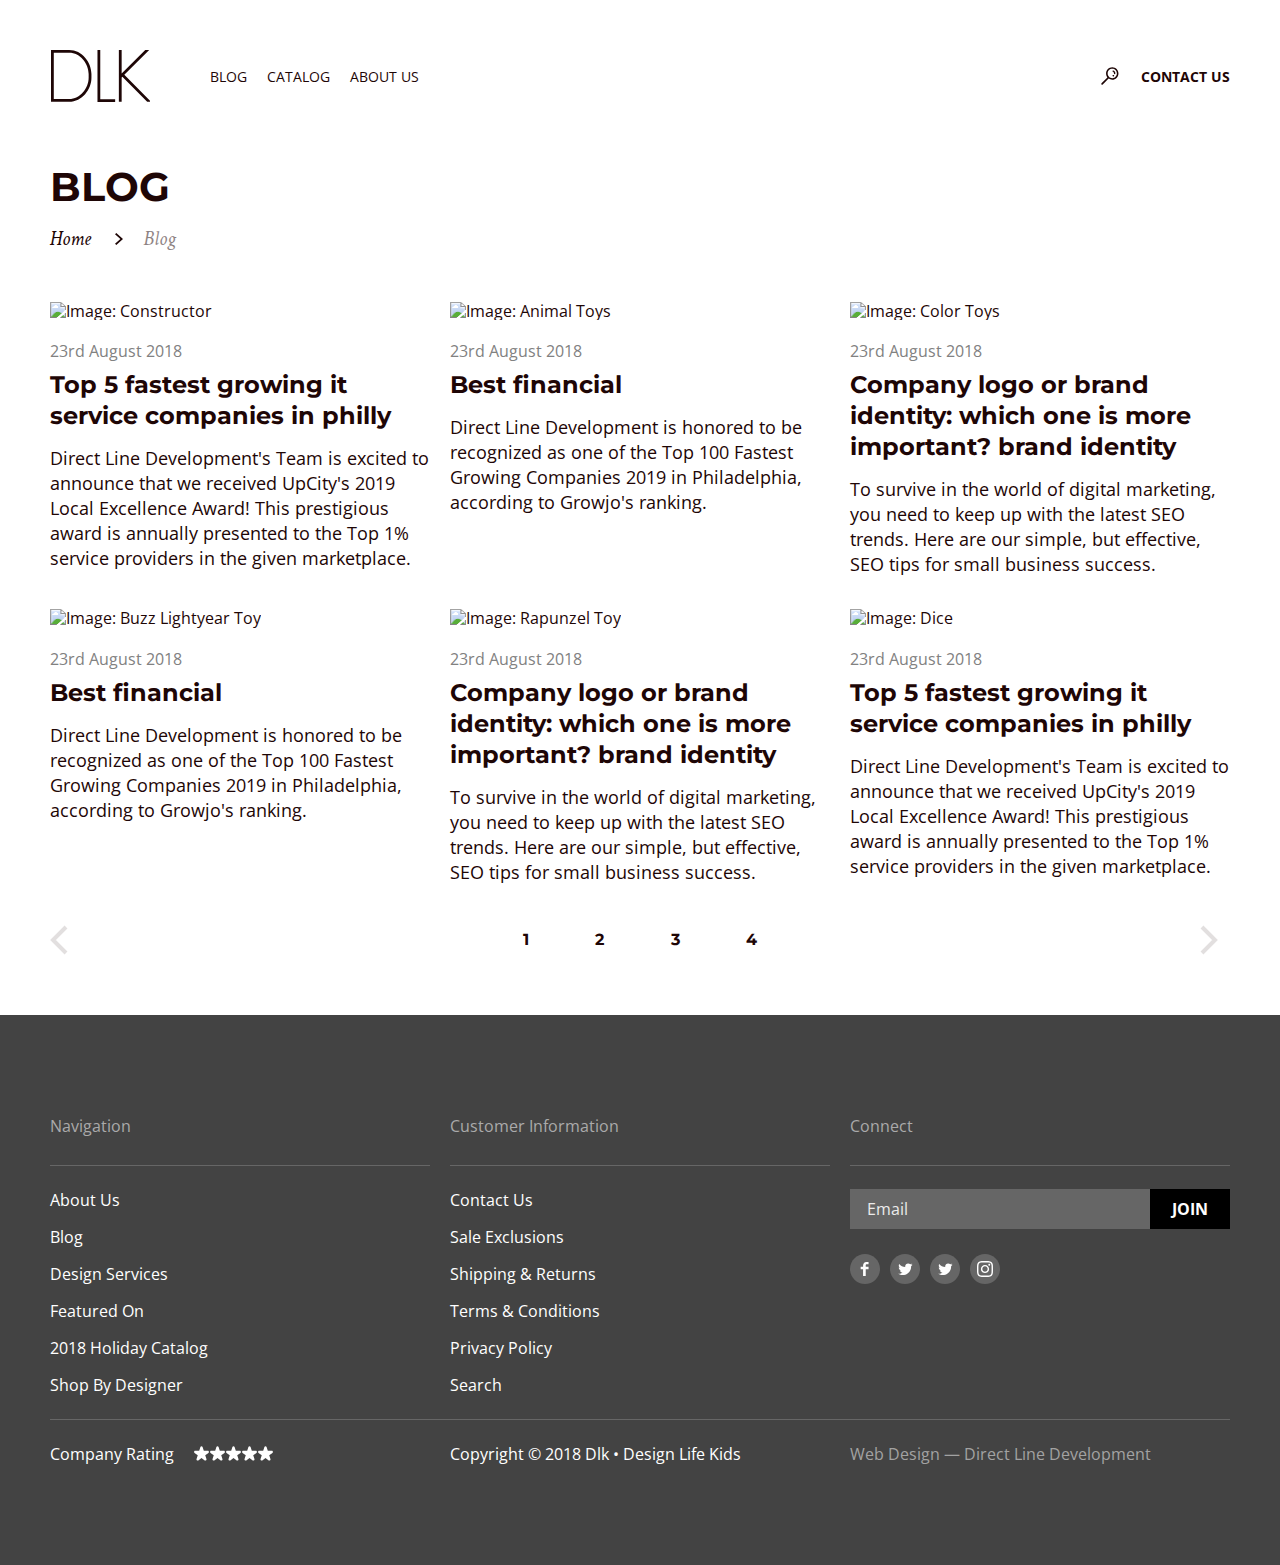
==== pages/blog.html @ 6e09ce05 "fix: checking with pixel perfect" ====
<!DOCTYPE html>
<html lang="en">
  <head>
    <meta charset="UTF-8" />
    <meta http-equiv="X-UA-Compatible" content="IE=edge" />
    <meta name="viewport" content="width=device-width, initial-scale=1.0" />
    <title>Blog</title>
    <link rel="stylesheet" href="../styles/normalize.css" />
    <link rel="stylesheet" href="../styles/common.css" />
    <link rel="stylesheet" href="../styles/blog.css" />
    <link rel="preconnect" href="https://fonts.googleapis.com" />
    <link rel="preconnect" href="https://fonts.gstatic.com" crossorigin />
    <link
      href="https://fonts.googleapis.com/css2?family=Crimson+Text:ital,wght@1,400;1,700&family=Montserrat:wght@200;600;700&family=Open+Sans:wght@400;700&family=Roboto&display=swap"
      rel="stylesheet"
    />
  </head>
  <body>
    <header class="header">
      <div class="container">
        <div class="header-wrapper">
          <div class="links-wrapper">
            <a href="../index.html" class="logo">
              <svg class="logo__image">
                <title>Icon: Logo</title>
                <use xlink:href="../static/icons/sprite.svg#logo"></use>
              </svg>
            </a>
            <nav>
              <ul class="header-nav">
                <li>
                  <a href="#" class="header-nav__link">Blog</a>
                </li>
                <li>
                  <a href="../pages/catalog.html" class="header-nav__link"
                    >Catalog</a
                  >
                </li>
                <li>
                  <a href="#" class="header-nav__link">About Us</a>
                </li>
              </ul>
            </nav>
          </div>
          <div class="search-wrapper">
            <svg class="search">
              <title>Icon: Search</title>
              <use xlink:href="../static/icons/sprite.svg#search"></use>
            </svg>
            <a href="../pages/contacts.html" class="contact">Contact Us</a>
          </div>
        </div>
      </div>
    </header>
    <main>
      <section class="section">
        <div class="container">
          <h1 class="title">Blog</h1>
          <nav class="breadcrumbs">
            <ul class="breadcrumbs-list">
              <li class="breadcrumbs-list__item">
                <a href="../index.html">Home</a>
              </li>
              <li class="breadcrumbs-list__item">
                <a href="../pages/blog.html">Blog</a>
              </li>
            </ul>
          </nav>
        </div>
      </section>
      <section class="blog">
        <div class="container">
          <ul class="blog-list">
            <li class="blog-list__item">
              <img src="../static/img/constructor.jpg" alt="Image: Constructor" class="blog-list__image">
              <span class="date">23rd August 2018</span>
              <a href="#"><h4 class="blog-list__title">Top 5 fastest growing it service companies in philly</h4></a>
              <p class="blog-list__info">Direct Line Development's Team is excited to announce that we received UpCity's 2019 Local Excellence Award! This prestigious award is annually presented to the Top 1% service providers in the given marketplace.</p>
            </li>
            <li class="blog-list__item">
              <img src="../static/img/animal_toys.jpg" alt="Image: Animal Toys" class="blog-list__image">
              <span class="date">23rd August 2018</span>
              <a href="#"><h4 class="blog-list__title">Best financial</h4></a>
              <p class="blog-list__info">Direct Line Development is honored to be recognized as one of the Top 100 Fastest Growing Companies 2019 in Philadelphia, according to Growjo's ranking.</p>
            </li>
            <li class="blog-list__item">
              <img src="../static/img/color_toys.jpg" alt="Image: Color Toys" class="blog-list__image">
              <span class="date">23rd August 2018</span>
              <a href="#"><h4 class="blog-list__title">Company logo or brand identity: which one is more important? brand identity</h4></a>
              <p class="blog-list__info">To survive in the world of digital marketing, you need to keep up with the latest SEO trends. Here are our simple, but effective, SEO tips for small business success.</p>
            </li>
            <li class="blog-list__item">
              <img src="../static/img/buzz_lightyear_toy.jpg" alt="Image: Buzz Lightyear Toy" class="blog-list__image">
              <span class="date">23rd August 2018</span>
              <a href="#"><h4 class="blog-list__title">Best financial</h4></a>
              <p class="blog-list__info">Direct Line Development is honored to be recognized as one of the Top 100 Fastest Growing Companies 2019 in Philadelphia, according to Growjo's ranking.</p>
            </li>
            <li class="blog-list__item">
              <img src="../static/img/rapunzel_toy.jpg" alt="Image: Rapunzel Toy" class="blog-list__image">
              <span class="date">23rd August 2018</span>
              <a href="#"><h4 class="blog-list__title">Company logo or brand identity: which one is more important? brand identity</h4></a>
              <p class="blog-list__info">To survive in the world of digital marketing, you need to keep up with the latest SEO trends. Here are our simple, but effective, SEO tips for small business success.</p>
            </li>
            <li class="blog-list__item">
              <img src="../static/img/dice.jpg" alt="Image: Dice" class="blog-list__image">
              <span class="date">23rd August 2018</span>
              <a href="#"><h4 class="blog-list__title">Top 5 fastest growing it service companies in philly</h4></a>
              <p class="blog-list__info">Direct Line Development's Team is excited to announce that we received UpCity's 2019 Local Excellence Award! This prestigious award is annually presented to the Top 1% service providers in the given marketplace.</p>
            </li>
          </ul>
          <nav class="nav-list">
            <button class="arrow">
              <svg class="arrow__icon">
                <title>Icon: Arrow Prev</title>
                <use xlink:href="../static/icons/sprite.svg#arrow_prev"></use>
              </svg>
            </button >
            <ol class="pagination">
              <li><a href="#" class="pagination__link">1</a></li>
              <li><a href="#" class="pagination__link">2</a></li>
              <li><a href="#" class="pagination__link">3</a></li>
              <li><a href="#" class="pagination__link">4</a></li>
            </ol>
            </button>
            <button class="arrow">
              <svg class="arrow__icon">
                <title>Icon: Arrow Next</title>
                <use xlink:href="../static/icons/sprite.svg#arrow_next"></use>
              </svg>
            </button>
          </nav>
        </div>
      </section>
    </main>
    <footer class="footer">
      <div class="container">
        <div class="footer-wrapper">
          <section class="footer-section">
            <h5 class="footer-title">Navigation</h5>
            <div class="footer-lines"></div>
            <nav>
              <ul class="footer-nav">
                <li><a href="#" class="footer-nav__link">About Us</a></li>
                <li><a href="#" class="footer-nav__link">Blog</a></li>
                <li>
                  <a href="#" class="footer-nav__link">Design Services</a>
                </li>
                <li><a href="#" class="footer-nav__link">Featured On</a></li>
                <li>
                  <a href="#" class="footer-nav__link">2018 Holiday Catalog</a>
                </li>
                <li>
                  <a href="#" class="footer-nav__link">Shop By Designer</a>
                </li>
              </ul>
            </nav>
          </section>
          <section class="footer-section">
            <h5 class="footer-title">Customer Information</h5>
            <div class="footer-lines"></div>
            <nav>
              <ul class="footer-nav">
                <li>
                  <a href="../pages/contacts.html" class="footer-nav__link"
                    >Contact Us</a
                  >
                </li>
                <li>
                  <a href="#" class="footer-nav__link">Sale Exclusions</a>
                </li>
                <li>
                  <a href="#" class="footer-nav__link">Shipping & Returns</a>
                </li>
                <li>
                  <a href="#" class="footer-nav__link">Terms & Conditions</a>
                </li>
                <li><a href="#" class="footer-nav__link">Privacy Policy</a></li>
                <li><a href="#" class="footer-nav__link">Search</a></li>
              </ul>
            </nav>
          </section>
          <section class="footer-section">
            <h5 class="footer-title">Connect</h5>
            <form action="#">
              <div class="footer-form">
                <label for="input-email-footer"></label>
                <input
                  type="email"
                  id="input-email-footer"
                  placeholder="Email"
                  class="footer-input"
                />
                <button type="submit" class="button">Join</button>
              </div>
            </form>
            <ul class="social-list">
              <li>
                <a
                  href="https://www.facebook.com/"
                  class="social-list__link"
                  target="_blank"
                >
                  <svg class="social-list__icon">
                    <title>Icon: Facebook</title>
                    <use xlink:href="../static/icons/sprite.svg#facebook"></use>
                  </svg>
                </a>
              </li>
              <li>
                <a href="https://twitter.com/" class="social-list__link" target="_blank">
                  <svg class="social-list__icon">
                    <title>Icon: Twitter</title>
                    <use xlink:href="../static/icons/sprite.svg#twitter"></use>
                  </svg>
                </a>
              </li>
              <li>
                <a href="https://pinterest.com/" class="social-list__link" target="_blank">
                  <svg class="social-list__icon">
                    <title>Icon: Pinterest</title>
                    <use xlink:href="../static/icons/sprite.svg#pinterest"></use>
                  </svg>
                </a>
              </li>
              <li>
                <a
                  href="https://www.instagram.com/"
                  class="social-list__link"
                  target="_blank"
                >
                  <svg class="social-list__icon">
                    <title>Icon: instagram</title>
                    <use xlink:href="../static/icons/sprite.svg#instagram"></use>
                  </svg>
                </a>
              </li>
            </ul>
          </section>
        </div>
        <div class="footer-bottom-wrapper">
        <fieldset class="rating">
            <legend class="rating__caption">Company Rating</legend>
            <div class="rating-group">
              <input
                type="radio"
                name="star"
                value="1"
                aria-label="Ужасно"
                class="rating__star"
                checked
              />
              <input
                type="radio"
                name="star"
                value="2"
                aria-label="Сносно"
                class="rating__star"
              />
              <input
                type="radio"
                name="star"
                value="3"
                aria-label="Нормально"
                class="rating__star"
              />
              <input
                type="radio"
                name="star"
                value="4"
                aria-label="Хорошо"
                class="rating__star"
              />
              <input
                type="radio"
                name="star"
                value="5"
                aria-label="Отлично"
                class="rating__star"
              />
            </div>
          </fieldset>
        <span class="footer-bottom"
          >Copyright © 2018 Dlk • Design Life Kids</span
        >
        <span class="footer-bottom footer-bottom--light"
          >Web Design — Direct Line Development</span
        ></div>        
      </div>
    </footer>
  </body>
</html>
---- styles/common.css ----
* {
  box-sizing: border-box;
}

body {
  font-family: "Open Sans", sans-serif;
  font-style: normal;
  font-weight: 400;
  background-color: #fff;
  color: #1e0606;
  margin: 0;
}

h1,
h2,
h3,
h4,
h5,
h6,
p {
  margin: 0;
}

ul,
ol {
  padding: 0;
  margin: 0;
}

li {
  list-style-type: none;
}

a {
  text-decoration: none;
  color: #1e0606;
}

fieldset {
  border: none;
  margin: 0;
  padding: 0;
}

.container {
  max-width: 1180px;
  margin: auto;
}

.container-column {
  display: flex;
  flex-direction: column;
}

.section {
  margin: 60px 0 50px 0;
}

.form-wrapper {
  display: flex;
  flex-direction: column;
  row-gap: 20px;
}

.form {
  width: 680px;
  background-color: #e5eaf8;
  padding: 42px 40px;
}

.form__label {
  display: inline-block;
  font-size: 14px;
  font-weight: 400;
  line-height: 19px;
  margin-bottom: 3px;
}

.form__label--roboto {
  font-family: "Roboto";
  line-height: 16px;
  margin-bottom: 6px;
}

.form__personal {
  font-weight: 400;
  font-size: 14px;
  line-height: 19px;
}

.form__input {
  background: #ffffff;
  border: 1px solid rgba(0, 0, 0, 0.2);
}

.name {
  width: 600px;
  min-height: 50px;
}
.name::placeholder {
  padding-left: 20px;
}

.phone-email {
  display: flex;
}

.phone,
.email {
  width: 290px;
  min-height: 50px;
}

.message {
  width: 600px;
  min-height: 150px;
}

.message {
  min-height: 150px;
  resize: none;
}

.personal {
  display: flex;
  align-items: center;
  column-gap: 15px;
}

.title {
  font-family: "Montserrat", sans-serif;
  font-size: 40px;
  font-weight: 700;
  line-height: 49px;
  text-transform: uppercase;
}

.subtitle {
  font-family: "Montserrat", sans-serif;
  font-size: 38px;
  font-weight: 700;
  line-height: 46px;
  text-transform: uppercase;
}

.hidden {
  display: none;
}

.italic {
  font-family: "Crimson Text", sans-serif;
  font-style: italic;
  font-size: 26px;
  font-weight: 400;
  line-height: 34px;
}

.groups {
  position: absolute;
  top: 43%;
  font-weight: 700;
  font-size: 26px;
  line-height: 32px;
  text-transform: uppercase;
  color: #ffffff;
  text-shadow: 0px 0px 40px rgba(147, 3, 3, 0.25);
  width: 100%;
  text-align: center;
}

.info {
  font-size: 16px;
  font-weight: 400;
  line-height: 22px;
}

.button {
  font-size: 16px;
  font-weight: 700;
  line-height: 22px;
  text-align: center;
  text-transform: uppercase;
  color: #ffffff;
  background: #000;
  border: none;
  max-width: max-content;
  padding: 9px 22px;
  cursor: pointer;
}

.button--disable {
  background: #c1c1c1;
  cursor: default;
}

.button:hover {
  background: #c29974;
}

.button--disable:hover {
  background: #c1c1c1;
}

.button-link {
  display: block;
  max-width: max-content;
}

.header {
  margin: 50px 0 40px 0;
}

.header--big {
  margin-bottom: 129px;
}

.header-wrapper {
  display: flex;
  align-items: center;
  justify-content: space-between;
}

.links-wrapper {
  display: flex;
  align-items: center;
}

.logo {
  display: block;
  width: 100px;
  height: 52px;
  margin-right: 60px;
}

.logo__image {
  width: inherit;
  height: inherit;
}

.header-nav {
  display: flex;
  align-items: center;
  column-gap: 20px;
}

.header-nav__link,
.contact {
  font-size: 14px;
  line-height: 19px;
  text-transform: uppercase;
}

.search-wrapper {
  display: flex;
  align-items: center;
  column-gap: 20px;
}

.search {
  width: 24px;
  height: 24px;
}

.contact {
  font-weight: 700;
}

.breadcrumbs {
  margin-top: 15px;
  margin-bottom: 50px;
}

.breadcrumbs-list {
  display: flex;
}

.breadcrumbs-list__item {
  font-family: "Crimson Text", sans-serif;
  font-style: italic;
  font-size: 20px;
  font-weight: 400;
  line-height: 26px;
  margin-right: 20px;
}

.breadcrumbs-list__item:nth-last-child(1) {
  opacity: 0.5;
}

.breadcrumbs-list__item:not(:last-child)::after {
  content: url("../static/icons/small_arrow.svg");
  margin-left: 20px;
}

.nav-list {
  display: flex;
  justify-content: space-between;
  align-items: center;
}

.pagination {
  display: flex;
  justify-content: space-between;
  width: 234px;
}

.pagination__link {
  font-family: "Montserrat", sans-serif;
  font-weight: 700;
  font-size: 16px;
  line-height: 20px;
  text-transform: uppercase;
}

.arrow {
  width: 30px;
  height: 30px;
  padding: 0;
  background: transparent;
  border: none;
  cursor: pointer;
}

.arrow__icon {
  width: inherit;
  height: inherit;
  opacity: 0.12;
}

.footer {
  background-color: #434343;
  padding: 100px 0;
}

.footer-wrapper {
  display: flex;
  justify-content: space-between;
  margin-bottom: 23px;
}

.footer-title {
  font-size: 16px;
  font-weight: 400;
  line-height: 22px;
  color: #aaaaaa;
  margin-bottom: 23px;
  border-bottom: 1px solid #666666;
  padding-bottom: 28px;
}

.footer-section {
  width: 380px;
}

.footer-nav {
  display: flex;
  flex-direction: column;
  row-gap: 15px;
}

.footer-nav__link,
.footer-bottom,
.rating {
  font-size: 16px;
  font-weight: 400;
  line-height: 22px;
  color: #ffffff;
}

.footer-form {
  display: flex;
}

.footer-input {
  width: 300px;
  min-height: 40px;
  background: #666666;
  border: none;
  box-shadow: none;
}

.footer-input::placeholder {
  font-size: 16px;
  font-weight: 400;
  line-height: 22px;
  color: #ebebeb;
  padding-left: 15px;
}

.social-list {
  display: flex;
  align-items: center;
  column-gap: 10px;
  margin-top: 25px;
}

.social-list__link {
  display: block;
  width: 30px;
  height: 30px;
}

.social-list__icon {
  width: inherit;
  height: inherit;
}

.footer-bottom-wrapper {
  display: flex;
  align-items: center;
  justify-content: space-between;
  border-top: 1px solid #666666;
  padding-top: 23px;
}

.rating {
  display: flex;
  align-items: center;
  column-gap: 20px;
}

.rating:focus-within {
  color: #c29974;
}

.rating-group {
  position: relative;
  width: 5em;
  height: 1em;
  background-image: url("../static/icons/star.svg");
  background-size: 1em auto;
  background-repeat: repeat-x;
}

.rating__star {
  position: absolute;
  top: 0;
  left: 0;
  width: 1em;
  height: 1em;
  appearance: none;
  background-size: 1em auto;
  background-repeat: repeat-x;
  font-size: inherit;
  cursor: pointer;
  margin: 0;
}

.rating__star:checked {
  background-image: url("../static/icons/star-click.svg");
}

.rating__star:nth-of-type(1) {
  z-index: 5;
  width: 1em;
}

.rating__star:nth-of-type(2) {
  z-index: 4;
  width: 2em;
}

.rating__star:nth-of-type(3) {
  z-index: 3;
  width: 3em;
}

.rating__star:nth-of-type(4) {
  z-index: 2;
  width: 4em;
}

.rating__star:nth-of-type(5) {
  z-index: 1;
  width: 5em;
}

.rating__caption {
  float: left;
}

.rating,
.footer-bottom {
  width: 380px;
}

.footer-bottom--light {
  color: #a2a2a2;
}
---- styles/blog.css ----
.blog {
  margin-bottom: 60px;
}

.blog-list {
  display: flex;
  justify-content: space-between;
  flex-wrap: wrap;
  row-gap: 32px;
  margin-bottom: 40px;
}

.blog-list__item {
  max-width: 380px;
}

.blog-list__image {
  width: 380px;
  height: 220px;
  margin-bottom: 20px;
}

.date {
  display: block;
  font-weight: 400;
  font-size: 16px;
  line-height: 22px;
  color: #818181;
  margin-bottom: 7px;
}

.blog-list__title {
  font-family: "Montserrat", sans-serif;
  font-weight: 700;
  font-size: 24px;
  line-height: 31px;
  margin-bottom: 15px;
}

.blog-list__title:hover,
.blog-list__title:active {
  text-decoration: underline;
}

.blog-list__info {
  font-weight: 400;
  font-size: 18px;
  line-height: 25px;
}
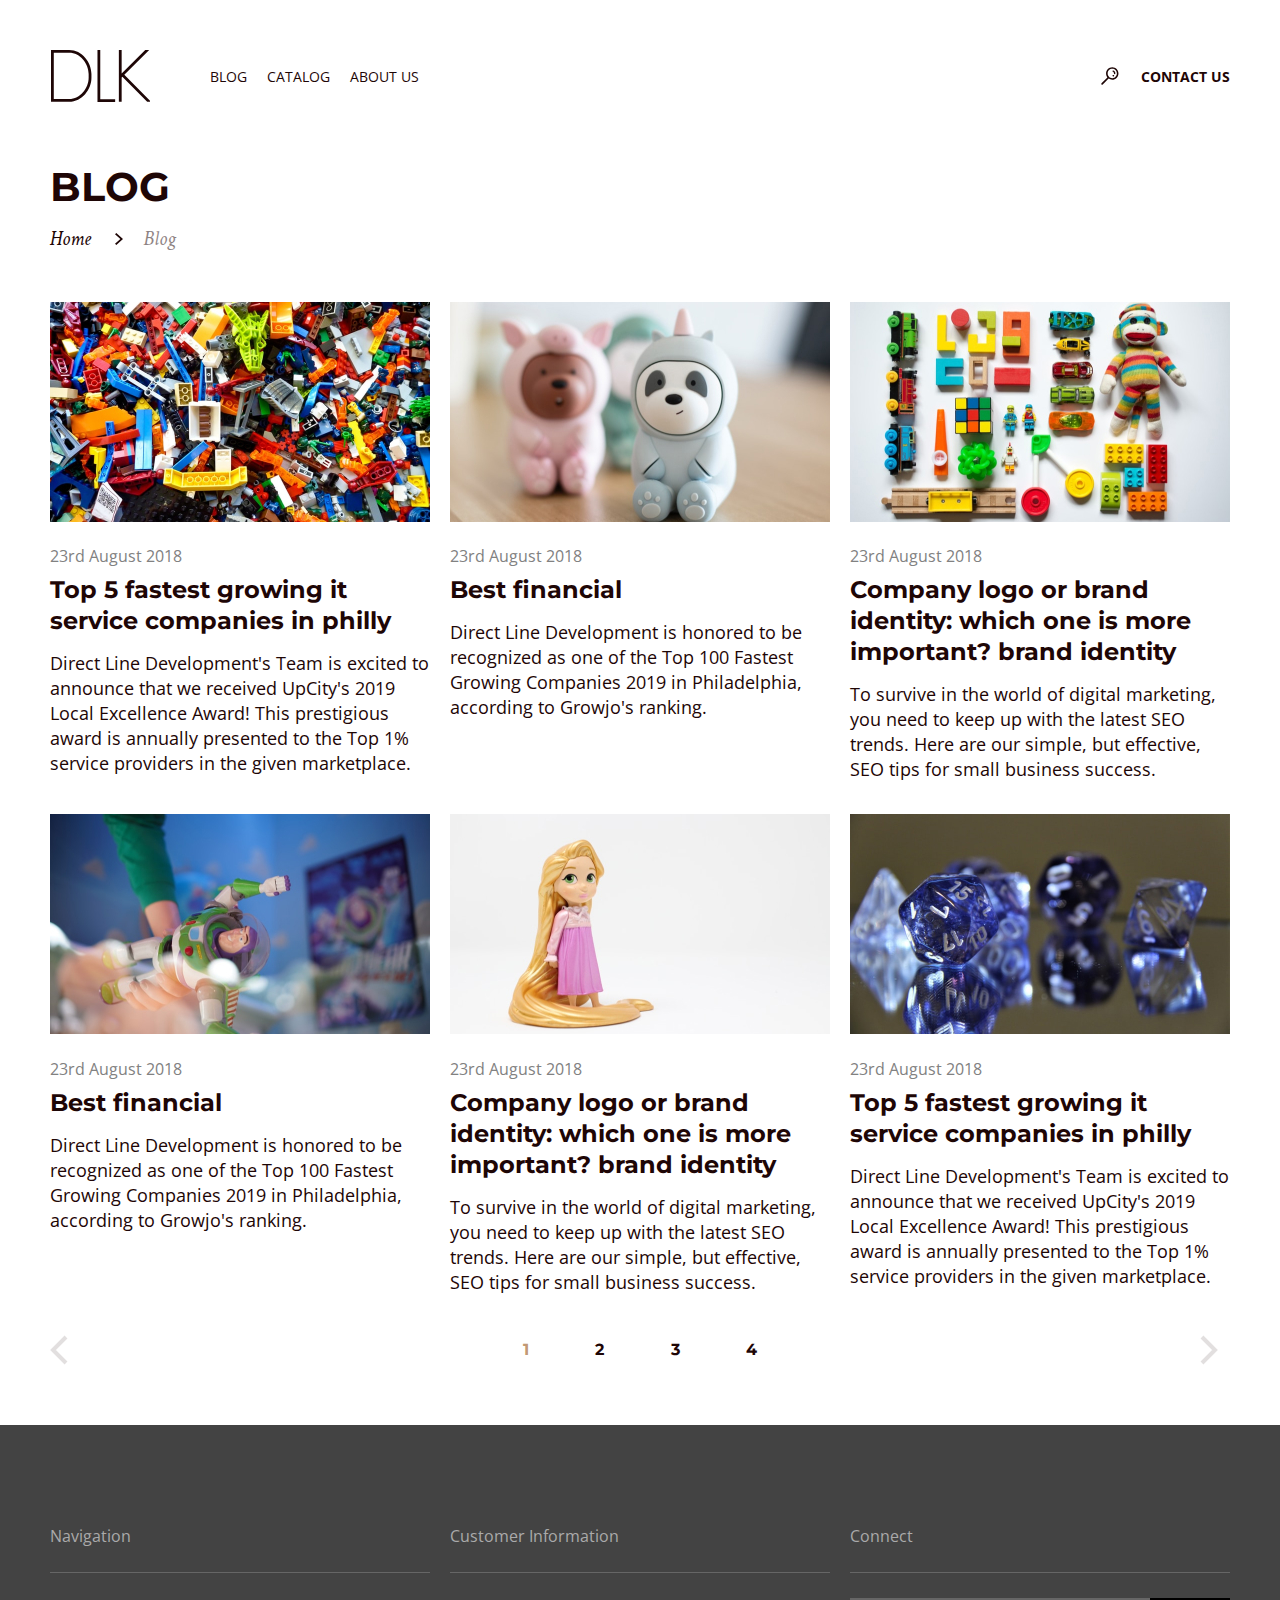
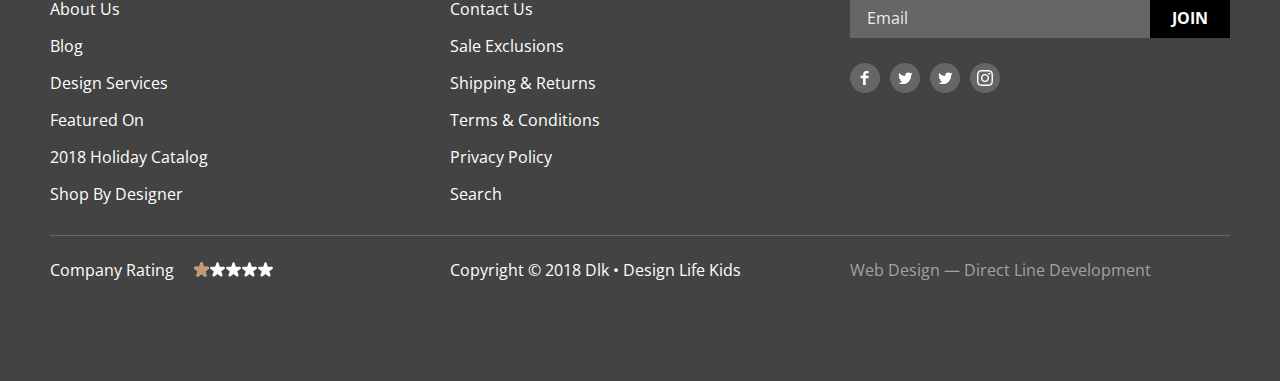
==== commit 476cdac3: "fix: changed structure in blog.html" ====
--- a/pages/blog.html
+++ b/pages/blog.html
@@ -53,7 +53,7 @@
       </div>
     </header>
     <main>
-      <section class="section">
+      <section class="blog">
         <div class="container">
           <h1 class="title">Blog</h1>
           <nav class="breadcrumbs">
@@ -66,46 +66,110 @@
               </li>
             </ul>
           </nav>
-        </div>
-      </section>
-      <section class="blog">
-        <div class="container">
           <ul class="blog-list">
             <li class="blog-list__item">
-              <img src="../static/img/constructor.jpg" alt="Image: Constructor" class="blog-list__image">
-              <span class="date">23rd August 2018</span>
-              <a href="#"><h4 class="blog-list__title">Top 5 fastest growing it service companies in philly</h4></a>
-              <p class="blog-list__info">Direct Line Development's Team is excited to announce that we received UpCity's 2019 Local Excellence Award! This prestigious award is annually presented to the Top 1% service providers in the given marketplace.</p>
-            </li>
-            <li class="blog-list__item">
-              <img src="../static/img/animal_toys.jpg" alt="Image: Animal Toys" class="blog-list__image">
+              <img
+                src="../static/img/constructor.jpg"
+                alt="Image: Constructor"
+                class="blog-list__image"
+              />
+              <span class="date">23rd August 2018</span>
+              <a href="#"
+                ><h4 class="blog-list__title">
+                  Top 5 fastest growing it service companies in philly
+                </h4></a
+              >
+              <p class="blog-list__info">
+                Direct Line Development's Team is excited to announce that we
+                received UpCity's 2019 Local Excellence Award! This prestigious
+                award is annually presented to the Top 1% service providers in
+                the given marketplace.
+              </p>
+            </li>
+            <li class="blog-list__item">
+              <img
+                src="../static/img/animal_toys.jpg"
+                alt="Image: Animal Toys"
+                class="blog-list__image"
+              />
               <span class="date">23rd August 2018</span>
               <a href="#"><h4 class="blog-list__title">Best financial</h4></a>
-              <p class="blog-list__info">Direct Line Development is honored to be recognized as one of the Top 100 Fastest Growing Companies 2019 in Philadelphia, according to Growjo's ranking.</p>
-            </li>
-            <li class="blog-list__item">
-              <img src="../static/img/color_toys.jpg" alt="Image: Color Toys" class="blog-list__image">
-              <span class="date">23rd August 2018</span>
-              <a href="#"><h4 class="blog-list__title">Company logo or brand identity: which one is more important? brand identity</h4></a>
-              <p class="blog-list__info">To survive in the world of digital marketing, you need to keep up with the latest SEO trends. Here are our simple, but effective, SEO tips for small business success.</p>
-            </li>
-            <li class="blog-list__item">
-              <img src="../static/img/buzz_lightyear_toy.jpg" alt="Image: Buzz Lightyear Toy" class="blog-list__image">
+              <p class="blog-list__info">
+                Direct Line Development is honored to be recognized as one of
+                the Top 100 Fastest Growing Companies 2019 in Philadelphia,
+                according to Growjo's ranking.
+              </p>
+            </li>
+            <li class="blog-list__item">
+              <img
+                src="../static/img/color_toys.jpg"
+                alt="Image: Color Toys"
+                class="blog-list__image"
+              />
+              <span class="date">23rd August 2018</span>
+              <a href="#"
+                ><h4 class="blog-list__title">
+                  Company logo or brand identity: which one is more important?
+                  brand identity
+                </h4></a
+              >
+              <p class="blog-list__info">
+                To survive in the world of digital marketing, you need to keep
+                up with the latest SEO trends. Here are our simple, but
+                effective, SEO tips for small business success.
+              </p>
+            </li>
+            <li class="blog-list__item">
+              <img
+                src="../static/img/buzz_lightyear_toy.jpg"
+                alt="Image: Buzz Lightyear Toy"
+                class="blog-list__image"
+              />
               <span class="date">23rd August 2018</span>
               <a href="#"><h4 class="blog-list__title">Best financial</h4></a>
-              <p class="blog-list__info">Direct Line Development is honored to be recognized as one of the Top 100 Fastest Growing Companies 2019 in Philadelphia, according to Growjo's ranking.</p>
-            </li>
-            <li class="blog-list__item">
-              <img src="../static/img/rapunzel_toy.jpg" alt="Image: Rapunzel Toy" class="blog-list__image">
-              <span class="date">23rd August 2018</span>
-              <a href="#"><h4 class="blog-list__title">Company logo or brand identity: which one is more important? brand identity</h4></a>
-              <p class="blog-list__info">To survive in the world of digital marketing, you need to keep up with the latest SEO trends. Here are our simple, but effective, SEO tips for small business success.</p>
-            </li>
-            <li class="blog-list__item">
-              <img src="../static/img/dice.jpg" alt="Image: Dice" class="blog-list__image">
-              <span class="date">23rd August 2018</span>
-              <a href="#"><h4 class="blog-list__title">Top 5 fastest growing it service companies in philly</h4></a>
-              <p class="blog-list__info">Direct Line Development's Team is excited to announce that we received UpCity's 2019 Local Excellence Award! This prestigious award is annually presented to the Top 1% service providers in the given marketplace.</p>
+              <p class="blog-list__info">
+                Direct Line Development is honored to be recognized as one of
+                the Top 100 Fastest Growing Companies 2019 in Philadelphia,
+                according to Growjo's ranking.
+              </p>
+            </li>
+            <li class="blog-list__item">
+              <img
+                src="../static/img/rapunzel_toy.jpg"
+                alt="Image: Rapunzel Toy"
+                class="blog-list__image"
+              />
+              <span class="date">23rd August 2018</span>
+              <a href="#"
+                ><h4 class="blog-list__title">
+                  Company logo or brand identity: which one is more important?
+                  brand identity
+                </h4></a
+              >
+              <p class="blog-list__info">
+                To survive in the world of digital marketing, you need to keep
+                up with the latest SEO trends. Here are our simple, but
+                effective, SEO tips for small business success.
+              </p>
+            </li>
+            <li class="blog-list__item">
+              <img
+                src="../static/img/dice.jpg"
+                alt="Image: Dice"
+                class="blog-list__image"
+              />
+              <span class="date">23rd August 2018</span>
+              <a href="#"
+                ><h4 class="blog-list__title">
+                  Top 5 fastest growing it service companies in philly
+                </h4></a
+              >
+              <p class="blog-list__info">
+                Direct Line Development's Team is excited to announce that we
+                received UpCity's 2019 Local Excellence Award! This prestigious
+                award is annually presented to the Top 1% service providers in
+                the given marketplace.
+              </p>
             </li>
           </ul>
           <nav class="nav-list">
@@ -114,14 +178,17 @@
                 <title>Icon: Arrow Prev</title>
                 <use xlink:href="../static/icons/sprite.svg#arrow_prev"></use>
               </svg>
-            </button >
+            </button>
             <ol class="pagination">
-              <li><a href="#" class="pagination__link">1</a></li>
+              <li>
+                <a href="#" class="pagination__link pagination__link--active"
+                  >1</a
+                >
+              </li>
               <li><a href="#" class="pagination__link">2</a></li>
               <li><a href="#" class="pagination__link">3</a></li>
               <li><a href="#" class="pagination__link">4</a></li>
             </ol>
-            </button>
             <button class="arrow">
               <svg class="arrow__icon">
                 <title>Icon: Arrow Next</title>
@@ -207,7 +274,11 @@
                 </a>
               </li>
               <li>
-                <a href="https://twitter.com/" class="social-list__link" target="_blank">
+                <a
+                  href="https://twitter.com/"
+                  class="social-list__link"
+                  target="_blank"
+                >
                   <svg class="social-list__icon">
                     <title>Icon: Twitter</title>
                     <use xlink:href="../static/icons/sprite.svg#twitter"></use>
@@ -215,10 +286,16 @@
                 </a>
               </li>
               <li>
-                <a href="https://pinterest.com/" class="social-list__link" target="_blank">
+                <a
+                  href="https://pinterest.com/"
+                  class="social-list__link"
+                  target="_blank"
+                >
                   <svg class="social-list__icon">
                     <title>Icon: Pinterest</title>
-                    <use xlink:href="../static/icons/sprite.svg#pinterest"></use>
+                    <use
+                      xlink:href="../static/icons/sprite.svg#pinterest"
+                    ></use>
                   </svg>
                 </a>
               </li>
@@ -230,7 +307,9 @@
                 >
                   <svg class="social-list__icon">
                     <title>Icon: instagram</title>
-                    <use xlink:href="../static/icons/sprite.svg#instagram"></use>
+                    <use
+                      xlink:href="../static/icons/sprite.svg#instagram"
+                    ></use>
                   </svg>
                 </a>
               </li>
@@ -238,7 +317,7 @@
           </section>
         </div>
         <div class="footer-bottom-wrapper">
-        <fieldset class="rating">
+          <fieldset class="rating">
             <legend class="rating__caption">Company Rating</legend>
             <div class="rating-group">
               <input
@@ -279,12 +358,13 @@
               />
             </div>
           </fieldset>
-        <span class="footer-bottom"
-          >Copyright © 2018 Dlk • Design Life Kids</span
-        >
-        <span class="footer-bottom footer-bottom--light"
-          >Web Design — Direct Line Development</span
-        ></div>        
+          <span class="footer-bottom"
+            >Copyright © 2018 Dlk • Design Life Kids</span
+          >
+          <span class="footer-bottom footer-bottom--light"
+            >Web Design — Direct Line Development</span
+          >
+        </div>
       </div>
     </footer>
   </body>
--- a/styles/common.css
+++ b/styles/common.css
@@ -48,12 +48,9 @@
 }
 
 .container-column {
+  position: relative;
   display: flex;
   flex-direction: column;
-}
-
-.section {
-  margin: 60px 0 50px 0;
 }
 
 .form-wrapper {
@@ -124,7 +121,58 @@
 .personal {
   display: flex;
   align-items: center;
-  column-gap: 15px;
+}
+
+.checkbox {
+  position: absolute;
+  z-index: -1;
+  opacity: 0;
+}
+
+.checkbox + label {
+  display: inline-flex;
+  align-items: center;
+  user-select: none;
+}
+
+.checkbox + label::before {
+  content: "";
+  display: inline-block;
+  width: 19px;
+  height: 19px;
+  background-image: url("../static/icons/checkbox_off.svg");
+  margin-right: 15px;
+  cursor: pointer;
+}
+
+.checkbox:checked + label::before {
+  background-image: url("../static/icons/checkbox_on.svg");
+}
+
+.radio {
+  position: absolute;
+  z-index: -1;
+  opacity: 0;
+}
+
+.radio + label {
+  display: inline-flex;
+  align-items: center;
+  user-select: none;
+}
+
+.radio + label::before {
+  content: "";
+  display: inline-block;
+  width: 20px;
+  height: 20px;
+  background-image: url("../static/icons/radio_off.svg");
+  margin-right: 10px;
+  cursor: pointer;
+}
+
+.radio:checked + label::before {
+  background-image: url("../static/icons/radio_on.svg");
 }
 
 .title {
@@ -157,14 +205,15 @@
 
 .groups {
   position: absolute;
-  top: 43%;
+  top: 50%;
+  left: 50%;
+  transform: translate(-50%, -50%);
   font-weight: 700;
   font-size: 26px;
   line-height: 32px;
   text-transform: uppercase;
   color: #ffffff;
   text-shadow: 0px 0px 40px rgba(147, 3, 3, 0.25);
-  width: 100%;
   text-align: center;
 }
 
@@ -188,16 +237,11 @@
   cursor: pointer;
 }
 
-.button--disable {
-  background: #c1c1c1;
-  cursor: default;
-}
-
 .button:hover {
   background: #c29974;
 }
 
-.button--disable:hover {
+.button:disabled {
   background: #c1c1c1;
 }
 
@@ -208,10 +252,6 @@
 
 .header {
   margin: 50px 0 40px 0;
-}
-
-.header--big {
-  margin-bottom: 129px;
 }
 
 .header-wrapper {
@@ -259,10 +299,18 @@
 .search {
   width: 24px;
   height: 24px;
+  cursor: pointer;
 }
 
 .contact {
   font-weight: 700;
+}
+
+.logo:hover,
+.header-nav__link:hover,
+.search:hover,
+.contact:hover {
+  opacity: 0.5;
 }
 
 .breadcrumbs {
@@ -310,6 +358,14 @@
   font-size: 16px;
   line-height: 20px;
   text-transform: uppercase;
+}
+
+.pagination__link:hover {
+  color: #aaaaaa;
+}
+
+.pagination__link--active {
+  color: #c29974;
 }
 
 .arrow {
@@ -335,7 +391,7 @@
 .footer-wrapper {
   display: flex;
   justify-content: space-between;
-  margin-bottom: 23px;
+  margin-bottom: 30px;
 }
 
 .footer-title {
@@ -343,9 +399,9 @@
   font-weight: 400;
   line-height: 22px;
   color: #aaaaaa;
-  margin-bottom: 23px;
+  margin-bottom: 25px;
   border-bottom: 1px solid #666666;
-  padding-bottom: 28px;
+  padding-bottom: 25px;
 }
 
 .footer-section {
--- a/styles/blog.css
+++ b/styles/blog.css
@@ -1,5 +1,5 @@
 .blog {
-  margin-bottom: 60px;
+  margin: 60px 0 60px 0;
 }
 
 .blog-list {
@@ -7,7 +7,7 @@
   justify-content: space-between;
   flex-wrap: wrap;
   row-gap: 32px;
-  margin-bottom: 40px;
+  margin: 50px 0 40px 0;
 }
 
 .blog-list__item {
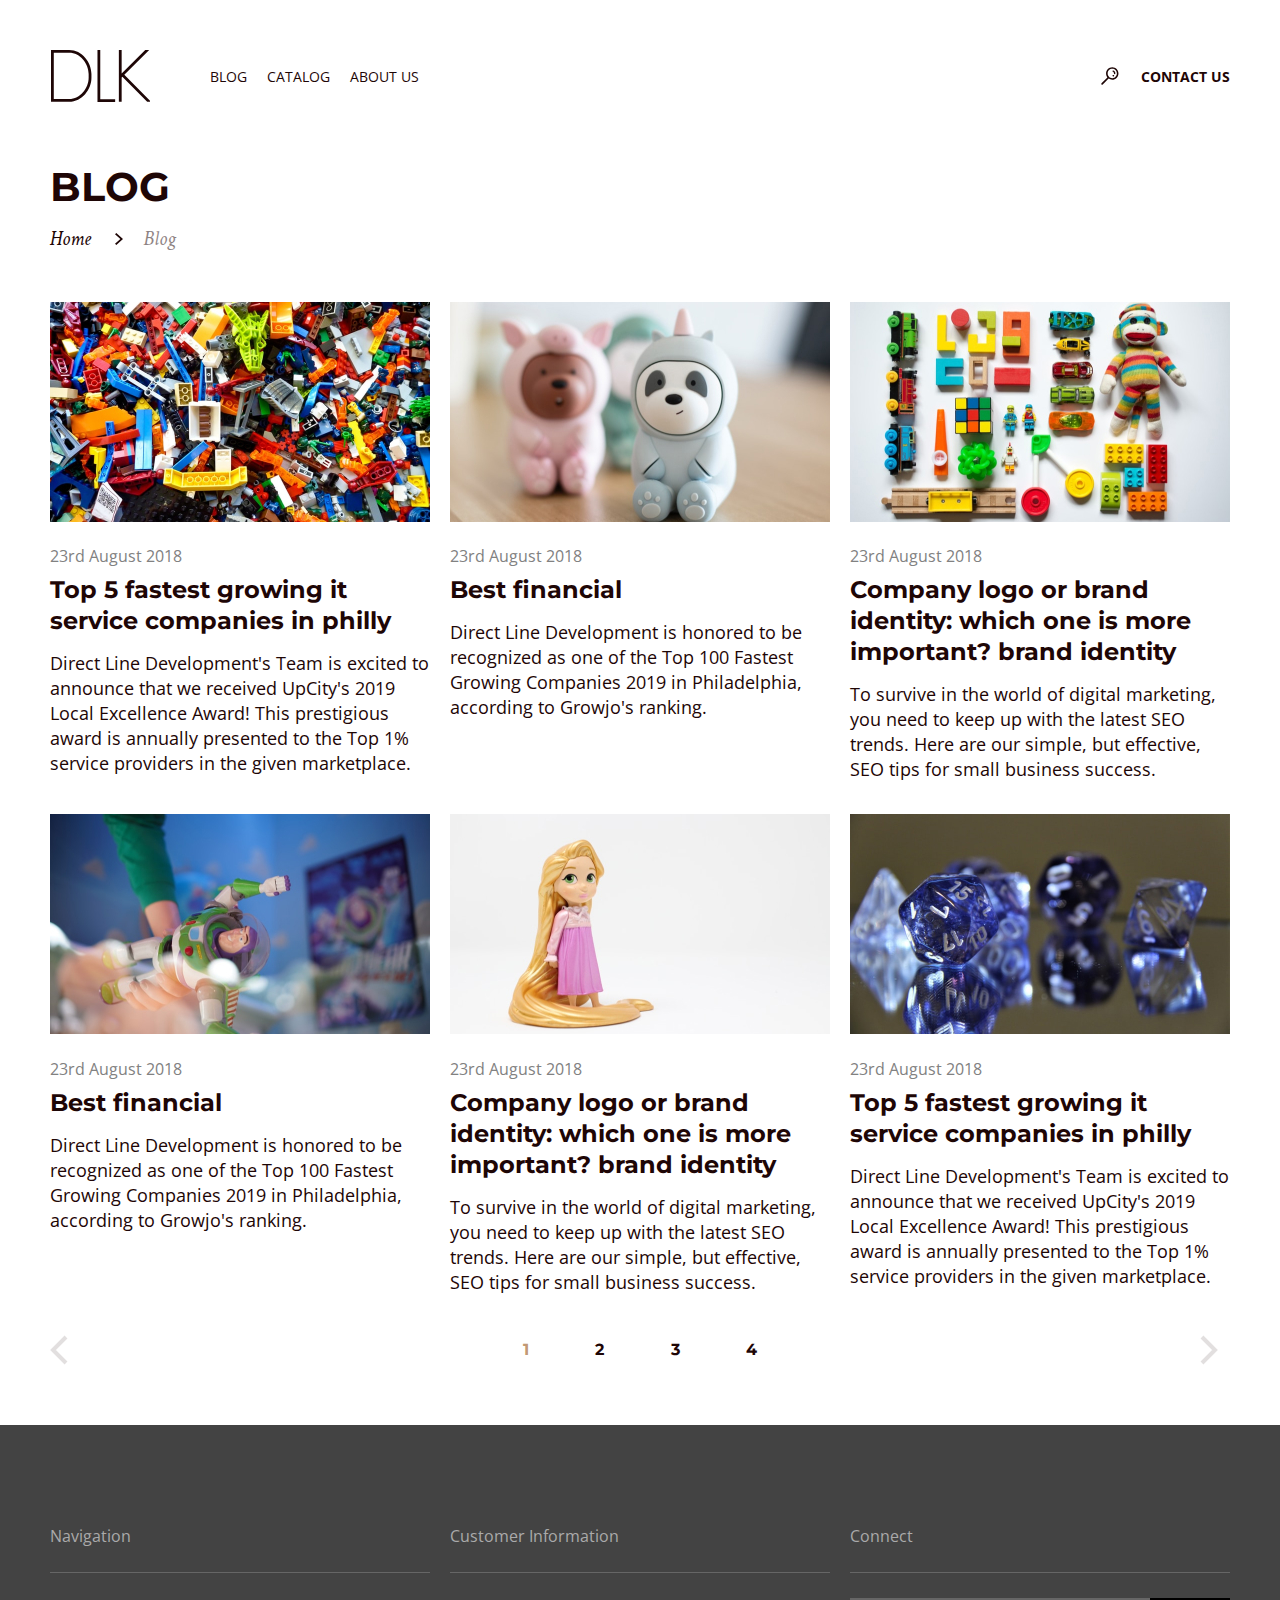
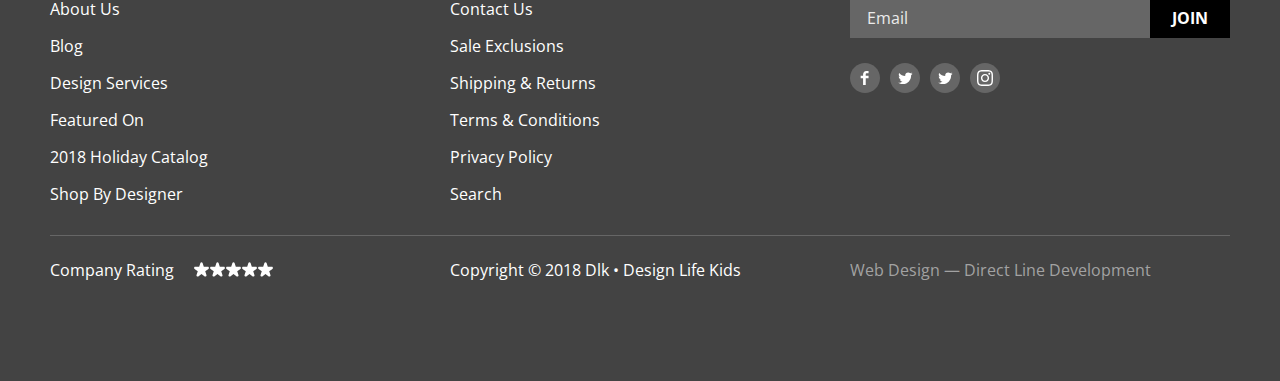
==== commit a91a9821: "added min.css for pages" ====
--- a/pages/blog.html
+++ b/pages/blog.html
@@ -6,8 +6,8 @@
     <meta name="viewport" content="width=device-width, initial-scale=1.0" />
     <title>Blog</title>
     <link rel="stylesheet" href="../styles/normalize.css" />
-    <link rel="stylesheet" href="../styles/common.css" />
-    <link rel="stylesheet" href="../styles/blog.css" />
+    <link rel="stylesheet" href="../styles/common.min.css" />
+    <link rel="stylesheet" href="../styles/blog.min.css" />
     <link rel="preconnect" href="https://fonts.googleapis.com" />
     <link rel="preconnect" href="https://fonts.gstatic.com" crossorigin />
     <link
@@ -29,7 +29,7 @@
             <nav>
               <ul class="header-nav">
                 <li>
-                  <a href="#" class="header-nav__link">Blog</a>
+                  <a href="../pages/blog.html" class="header-nav__link">Blog</a>
                 </li>
                 <li>
                   <a href="../pages/catalog.html" class="header-nav__link"
@@ -326,7 +326,6 @@
                 value="1"
                 aria-label="Ужасно"
                 class="rating__star"
-                checked
               />
               <input
                 type="radio"
@@ -361,11 +360,12 @@
           <span class="footer-bottom"
             >Copyright © 2018 Dlk • Design Life Kids</span
           >
-          <span class="footer-bottom footer-bottom--light"
-            >Web Design — Direct Line Development</span
+          <a href="#" class="footer-bottom footer-bottom--light"
+            >Web Design — Direct Line Development</a
           >
         </div>
       </div>
     </footer>
+    <script src="../js/common.js"></script>
   </body>
 </html>
--- a/styles/common.min.css
+++ b/styles/common.min.css
@@ -0,0 +1 @@
+*{box-sizing:border-box}body{font-family:"Open Sans",Arial,sans-serif;font-style:normal;font-weight:400;background-color:#fff;color:#1e0606;margin:0}h1,h2,h3,h4,h5,h6,p{margin:0}ul,ol{padding:0;margin:0}li{list-style-type:none}a{text-decoration:none;color:#1e0606}fieldset{border:none;margin:0;padding:0}.container{max-width:1180px;margin:auto}.container-column{position:relative;display:flex;flex-direction:column}.form-wrapper{display:flex;flex-direction:column;row-gap:20px}.form{width:680px;background-color:#e5eaf8;padding:42px 40px}.form__label{display:inline-block;font-size:14px;font-weight:400;line-height:19px;margin-bottom:3px}.form__label--roboto{font-family:"Roboto",Arial,sans-serif;line-height:16px;margin-bottom:6px}.form__personal{font-weight:400;font-size:14px;line-height:19px}.form__input{background:#fff;border:1px solid rgba(0,0,0,0.2);outline:none}.form__input:hover,.form__input:focus{border-color:rgba(194,153,116,0.7)}.name{width:600px;min-height:50px}.name::placeholder{padding-left:20px}.phone-email{display:flex}.phone,.email{width:290px;min-height:50px}.message{width:600px;min-height:150px;min-height:150px;resize:none}.personal{display:flex;align-items:center}.checkbox{position:absolute;z-index:-1;opacity:0}.checkbox + label{display:inline-flex;align-items:center;user-select:none}.checkbox + label::before{content:"";display:inline-block;width:19px;height:19px;background-image:url(../static/icons/checkbox_off.svg);margin-right:15px;cursor:pointer}.checkbox:checked + label::before{background-image:url(../static/icons/checkbox_on.svg)}.radio{position:absolute;z-index:-1;opacity:0}.radio + label{display:inline-flex;align-items:center;user-select:none}.radio + label::before{content:"";display:inline-block;width:20px;height:20px;background-image:url(../static/icons/radio_off.svg);margin-right:10px;cursor:pointer}.radio:checked + label::before{background-image:url(../static/icons/radio_on.svg)}.title{font-family:"Montserrat",Arial,sans-serif;font-size:40px;font-weight:700;line-height:49px;text-transform:uppercase}.subtitle{font-family:"Montserrat",Arial,sans-serif;font-size:38px;font-weight:700;line-height:46px;text-transform:uppercase}.subtitle--up{margin-top:-25px}.hidden{display:none}.italic{font-family:"Crimson Text",Arial,sans-serif;font-style:italic;font-size:26px;font-weight:400;line-height:34px}.groups{position:absolute;top:50%;left:50%;transform:translate(-50%,-50%);font-weight:700;font-size:26px;line-height:32px;text-transform:uppercase;color:#fff;text-shadow:0 0 40px rgba(147,3,3,0.25);text-align:center}.groups:hover{text-decoration:underline}.info{font-size:16px;font-weight:400;line-height:22px}.button{font-size:16px;font-weight:700;line-height:22px;text-align:center;text-transform:uppercase;color:#fff;background:#000;border:none;max-width:max-content;padding:9px 22px;cursor:pointer}.button:hover{background:#c29974}.button:active{background:#cfaf91}.button:disabled{background:#c1c1c1}.button-link{display:block;max-width:max-content}.header{margin:50px 0 40px}.header-wrapper{display:flex;align-items:center;justify-content:space-between}.links-wrapper{display:flex;align-items:center}.logo{display:block;width:100px;height:52px;margin-right:60px}.logo__image{width:inherit;height:inherit}.header-nav{display:flex;align-items:center;column-gap:20px}.header-nav__link,.contact{font-size:14px;line-height:19px;text-transform:uppercase}.search-wrapper{display:flex;align-items:center;column-gap:20px}.search{width:24px;height:24px;cursor:pointer}.contact{font-weight:700}.logo:hover,.header-nav__link:hover,.search:hover,.contact:hover{opacity:.5}.breadcrumbs{margin-top:15px;margin-bottom:50px}.breadcrumbs-list{display:flex}.breadcrumbs-list__item{font-family:"Crimson Text",Arial,sans-serif;font-style:italic;font-size:20px;font-weight:400;line-height:26px;margin-right:20px}.breadcrumbs-list__item:nth-last-child(1){opacity:.5}.breadcrumbs-list__item:not(:last-child)::after{content:url("../static/icons/small_arrow.svg");margin-left:20px}.nav-list{display:flex;justify-content:space-between;align-items:center}.pagination{display:flex;justify-content:space-between;width:234px}.pagination__link{font-family:"Montserrat",Arial,sans-serif;font-weight:700;font-size:16px;line-height:20px;text-transform:uppercase}.pagination__link:hover{color:#aaa}.pagination__link--active{color:#c29974}.dart{fill:#1e0606}.arrow{width:30px;height:30px;padding:0;background:transparent;border:none;cursor:pointer}.arrow__icon{width:inherit;height:inherit;stroke:#1e0606;opacity:.12}.arrow__icon:hover{stroke:#c29974;opacity:1}.arrow__icon:active{stroke:#c29974;opacity:.7}.footer{background-color:#434343;padding:100px 0}.footer-wrapper{display:flex;justify-content:space-between;margin-bottom:30px}.footer-title{font-size:16px;font-weight:400;line-height:22px;color:#aaa;margin-bottom:25px;border-bottom:1px solid #666;padding-bottom:25px}.footer-section{width:380px}.footer-nav{display:flex;flex-direction:column;row-gap:15px}.footer-nav__link,.footer-bottom,.rating{font-size:16px;font-weight:400;line-height:22px;color:#fff}.footer-nav__link:hover,.social-list__icon:hover{opacity:.5}.footer-nav__link:active,.social-list__icon:active{opacity:.2}.footer-form{display:flex}.footer-input{width:300px;min-height:40px;background:#666;border:none;box-shadow:none;outline:none}.footer-input:hover,.footer-input:focus{border:1px solid #fffdfd}.footer-input::placeholder{font-size:16px;font-weight:400;line-height:22px;color:#ebebeb;padding-left:15px}.social-list{display:flex;align-items:center;column-gap:10px;margin-top:25px}.social-list__link{display:block;width:30px;height:30px}.social-list__icon{width:inherit;height:inherit}.footer-bottom-wrapper{display:flex;align-items:center;justify-content:space-between;border-top:1px solid #666;padding-top:23px}.rating{display:flex;align-items:center;column-gap:20px}.rating:focus-within{color:#c29974}.rating-group{position:relative;width:5em;height:1em;background-image:url(../static/icons/star.svg);background-size:1em auto;background-repeat:repeat-x}.rating__caption{float:left}.rating__caption--hovered{color:#c29974}.rating__star{position:absolute;top:0;left:0;width:1em;height:1em;appearance:none;background-size:1em auto;background-repeat:repeat-x;font-size:inherit;cursor:pointer;margin:0}.rating__star:checked{background-image:url(../static/icons/star_click.svg)}.rating__star:hover{background-image:url(../static/icons/star_hover.svg)}.rating__star:hover ~ .rating__star{background-image:url(../static/icons/star.svg)}.rating__star:nth-of-type(1){z-index:5;width:1em}.rating__star:nth-of-type(2){z-index:4;width:2em}.rating__star:nth-of-type(3){z-index:3;width:3em}.rating__star:nth-of-type(4){z-index:2;width:4em}.rating__star:nth-of-type(5){z-index:1;width:5em}.rating,.footer-bottom{width:380px}.footer-bottom--light{color:#a2a2a2}.footer-bottom--light:hover,.footer-bottom--light:active{color:#fff;text-decoration:underline}--- a/styles/blog.min.css
+++ b/styles/blog.min.css
@@ -0,0 +1,42 @@
+.blog {
+  margin: 60px 0;
+}
+.blog-list {
+  display: flex;
+  justify-content: space-between;
+  flex-wrap: wrap;
+  row-gap: 32px;
+  margin: 50px 0 40px;
+}
+.blog-list__item {
+  max-width: 380px;
+}
+.blog-list__image {
+  width: 380px;
+  height: 220px;
+  margin-bottom: 20px;
+}
+.date {
+  display: block;
+  font-weight: 400;
+  font-size: 16px;
+  line-height: 22px;
+  color: #818181;
+  margin-bottom: 7px;
+}
+.blog-list__title {
+  font-family: "Montserrat", Arial, sans-serif;
+  font-weight: 700;
+  font-size: 24px;
+  line-height: 31px;
+  margin-bottom: 15px;
+}
+.blog-list__title:hover,
+.blog-list__title:active {
+  text-decoration: underline;
+}
+.blog-list__info {
+  font-weight: 400;
+  font-size: 18px;
+  line-height: 25px;
+}
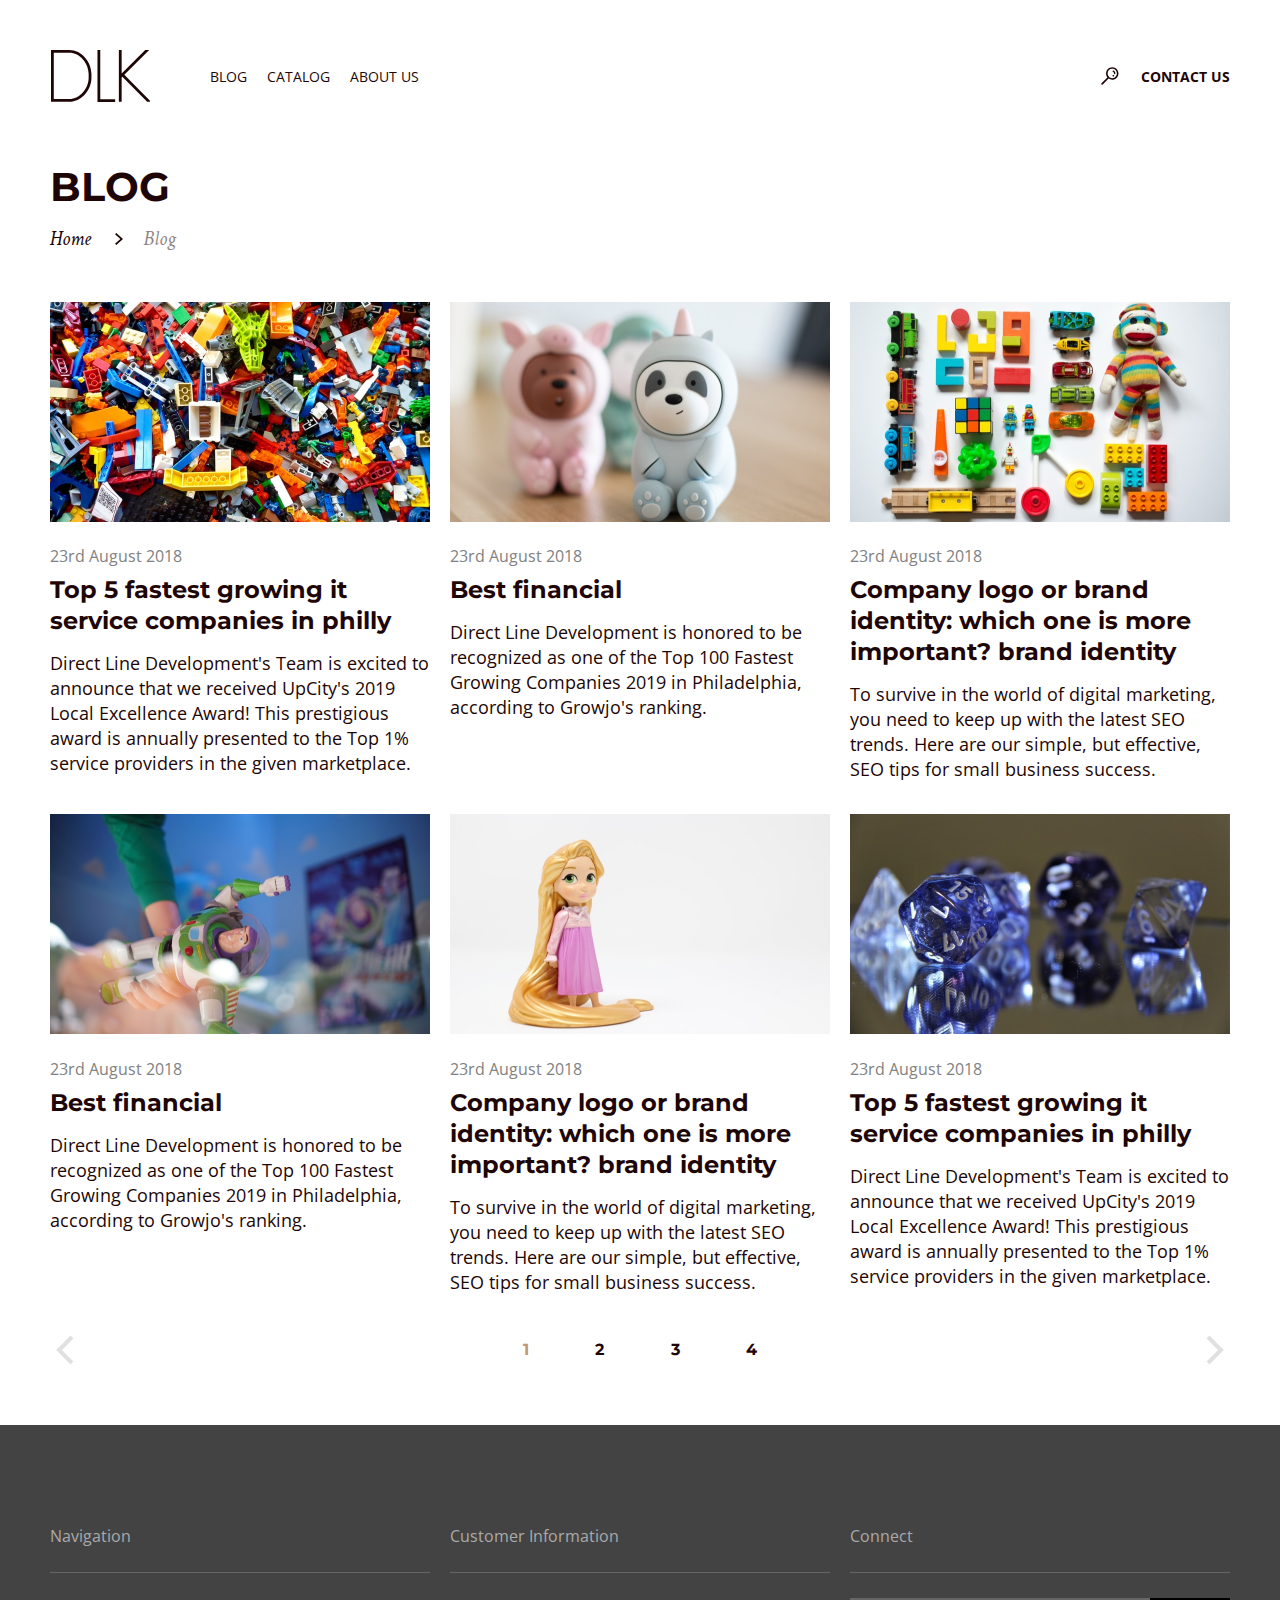
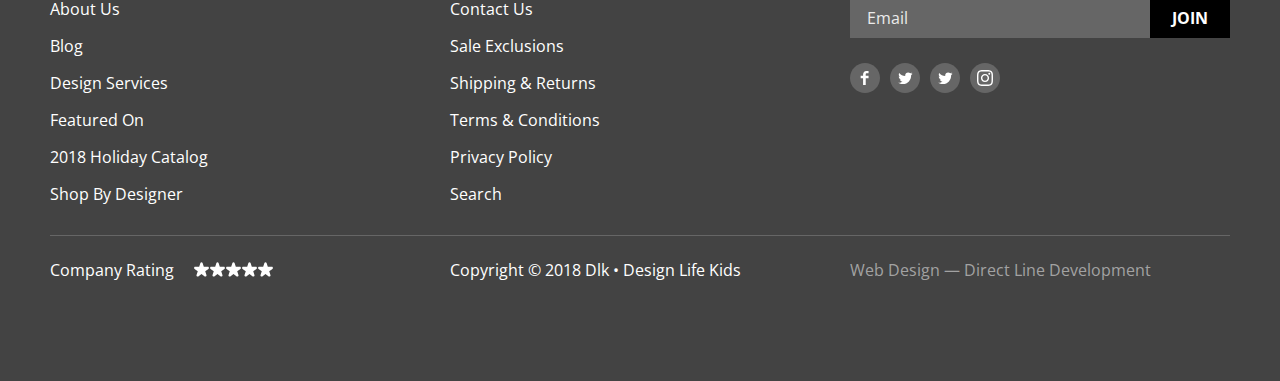
==== commit a1d51563: "added sizes for images" ====
--- a/pages/blog.html
+++ b/pages/blog.html
@@ -21,7 +21,7 @@
         <div class="header-wrapper">
           <div class="links-wrapper">
             <a href="../index.html" class="logo">
-              <svg class="logo__image">
+              <svg class="logo__image" width="100" height="52">
                 <title>Icon: Logo</title>
                 <use xlink:href="../static/icons/sprite.svg#logo"></use>
               </svg>
@@ -43,7 +43,7 @@
             </nav>
           </div>
           <div class="search-wrapper">
-            <svg class="search">
+            <svg class="search" width="24" height="24">
               <title>Icon: Search</title>
               <use xlink:href="../static/icons/sprite.svg#search"></use>
             </svg>
@@ -72,6 +72,8 @@
                 src="../static/img/constructor.jpg"
                 alt="Image: Constructor"
                 class="blog-list__image"
+                width="380"
+                height="220"
               />
               <span class="date">23rd August 2018</span>
               <a href="#"
@@ -91,6 +93,8 @@
                 src="../static/img/animal_toys.jpg"
                 alt="Image: Animal Toys"
                 class="blog-list__image"
+                width="380"
+                height="220"
               />
               <span class="date">23rd August 2018</span>
               <a href="#"><h4 class="blog-list__title">Best financial</h4></a>
@@ -105,6 +109,8 @@
                 src="../static/img/color_toys.jpg"
                 alt="Image: Color Toys"
                 class="blog-list__image"
+                width="380"
+                height="220"
               />
               <span class="date">23rd August 2018</span>
               <a href="#"
@@ -124,6 +130,8 @@
                 src="../static/img/buzz_lightyear_toy.jpg"
                 alt="Image: Buzz Lightyear Toy"
                 class="blog-list__image"
+                width="380"
+                height="220"
               />
               <span class="date">23rd August 2018</span>
               <a href="#"><h4 class="blog-list__title">Best financial</h4></a>
@@ -138,6 +146,8 @@
                 src="../static/img/rapunzel_toy.jpg"
                 alt="Image: Rapunzel Toy"
                 class="blog-list__image"
+                width="380"
+                height="220"
               />
               <span class="date">23rd August 2018</span>
               <a href="#"
@@ -157,6 +167,8 @@
                 src="../static/img/dice.jpg"
                 alt="Image: Dice"
                 class="blog-list__image"
+                width="380"
+                height="220"
               />
               <span class="date">23rd August 2018</span>
               <a href="#"
@@ -174,7 +186,7 @@
           </ul>
           <nav class="nav-list">
             <button class="arrow">
-              <svg class="arrow__icon">
+              <svg class="arrow__icon" width="18" height="30">
                 <title>Icon: Arrow Prev</title>
                 <use xlink:href="../static/icons/sprite.svg#arrow_prev"></use>
               </svg>
@@ -190,7 +202,7 @@
               <li><a href="#" class="pagination__link">4</a></li>
             </ol>
             <button class="arrow">
-              <svg class="arrow__icon">
+              <svg class="arrow__icon" width="18" height="30">
                 <title>Icon: Arrow Next</title>
                 <use xlink:href="../static/icons/sprite.svg#arrow_next"></use>
               </svg>
@@ -267,7 +279,7 @@
                   class="social-list__link"
                   target="_blank"
                 >
-                  <svg class="social-list__icon">
+                  <svg class="social-list__icon" width="30" height="30">
                     <title>Icon: Facebook</title>
                     <use xlink:href="../static/icons/sprite.svg#facebook"></use>
                   </svg>
@@ -279,7 +291,7 @@
                   class="social-list__link"
                   target="_blank"
                 >
-                  <svg class="social-list__icon">
+                  <svg class="social-list__icon" width="30" height="30">
                     <title>Icon: Twitter</title>
                     <use xlink:href="../static/icons/sprite.svg#twitter"></use>
                   </svg>
@@ -291,7 +303,7 @@
                   class="social-list__link"
                   target="_blank"
                 >
-                  <svg class="social-list__icon">
+                  <svg class="social-list__icon" width="30" height="30">
                     <title>Icon: Pinterest</title>
                     <use
                       xlink:href="../static/icons/sprite.svg#pinterest"
@@ -305,7 +317,7 @@
                   class="social-list__link"
                   target="_blank"
                 >
-                  <svg class="social-list__icon">
+                  <svg class="social-list__icon" width="30" height="30">
                     <title>Icon: instagram</title>
                     <use
                       xlink:href="../static/icons/sprite.svg#instagram"
@@ -366,6 +378,6 @@
         </div>
       </div>
     </footer>
-    <script src="../js/common.js"></script>
+    <script src="../js/common.min.js"></script>
   </body>
 </html>
--- a/styles/common.min.css
+++ b/styles/common.min.css
@@ -1 +1,509 @@
-*{box-sizing:border-box}body{font-family:"Open Sans",Arial,sans-serif;font-style:normal;font-weight:400;background-color:#fff;color:#1e0606;margin:0}h1,h2,h3,h4,h5,h6,p{margin:0}ul,ol{padding:0;margin:0}li{list-style-type:none}a{text-decoration:none;color:#1e0606}fieldset{border:none;margin:0;padding:0}.container{max-width:1180px;margin:auto}.container-column{position:relative;display:flex;flex-direction:column}.form-wrapper{display:flex;flex-direction:column;row-gap:20px}.form{width:680px;background-color:#e5eaf8;padding:42px 40px}.form__label{display:inline-block;font-size:14px;font-weight:400;line-height:19px;margin-bottom:3px}.form__label--roboto{font-family:"Roboto",Arial,sans-serif;line-height:16px;margin-bottom:6px}.form__personal{font-weight:400;font-size:14px;line-height:19px}.form__input{background:#fff;border:1px solid rgba(0,0,0,0.2);outline:none}.form__input:hover,.form__input:focus{border-color:rgba(194,153,116,0.7)}.name{width:600px;min-height:50px}.name::placeholder{padding-left:20px}.phone-email{display:flex}.phone,.email{width:290px;min-height:50px}.message{width:600px;min-height:150px;min-height:150px;resize:none}.personal{display:flex;align-items:center}.checkbox{position:absolute;z-index:-1;opacity:0}.checkbox + label{display:inline-flex;align-items:center;user-select:none}.checkbox + label::before{content:"";display:inline-block;width:19px;height:19px;background-image:url(../static/icons/checkbox_off.svg);margin-right:15px;cursor:pointer}.checkbox:checked + label::before{background-image:url(../static/icons/checkbox_on.svg)}.radio{position:absolute;z-index:-1;opacity:0}.radio + label{display:inline-flex;align-items:center;user-select:none}.radio + label::before{content:"";display:inline-block;width:20px;height:20px;background-image:url(../static/icons/radio_off.svg);margin-right:10px;cursor:pointer}.radio:checked + label::before{background-image:url(../static/icons/radio_on.svg)}.title{font-family:"Montserrat",Arial,sans-serif;font-size:40px;font-weight:700;line-height:49px;text-transform:uppercase}.subtitle{font-family:"Montserrat",Arial,sans-serif;font-size:38px;font-weight:700;line-height:46px;text-transform:uppercase}.subtitle--up{margin-top:-25px}.hidden{display:none}.italic{font-family:"Crimson Text",Arial,sans-serif;font-style:italic;font-size:26px;font-weight:400;line-height:34px}.groups{position:absolute;top:50%;left:50%;transform:translate(-50%,-50%);font-weight:700;font-size:26px;line-height:32px;text-transform:uppercase;color:#fff;text-shadow:0 0 40px rgba(147,3,3,0.25);text-align:center}.groups:hover{text-decoration:underline}.info{font-size:16px;font-weight:400;line-height:22px}.button{font-size:16px;font-weight:700;line-height:22px;text-align:center;text-transform:uppercase;color:#fff;background:#000;border:none;max-width:max-content;padding:9px 22px;cursor:pointer}.button:hover{background:#c29974}.button:active{background:#cfaf91}.button:disabled{background:#c1c1c1}.button-link{display:block;max-width:max-content}.header{margin:50px 0 40px}.header-wrapper{display:flex;align-items:center;justify-content:space-between}.links-wrapper{display:flex;align-items:center}.logo{display:block;width:100px;height:52px;margin-right:60px}.logo__image{width:inherit;height:inherit}.header-nav{display:flex;align-items:center;column-gap:20px}.header-nav__link,.contact{font-size:14px;line-height:19px;text-transform:uppercase}.search-wrapper{display:flex;align-items:center;column-gap:20px}.search{width:24px;height:24px;cursor:pointer}.contact{font-weight:700}.logo:hover,.header-nav__link:hover,.search:hover,.contact:hover{opacity:.5}.breadcrumbs{margin-top:15px;margin-bottom:50px}.breadcrumbs-list{display:flex}.breadcrumbs-list__item{font-family:"Crimson Text",Arial,sans-serif;font-style:italic;font-size:20px;font-weight:400;line-height:26px;margin-right:20px}.breadcrumbs-list__item:nth-last-child(1){opacity:.5}.breadcrumbs-list__item:not(:last-child)::after{content:url("../static/icons/small_arrow.svg");margin-left:20px}.nav-list{display:flex;justify-content:space-between;align-items:center}.pagination{display:flex;justify-content:space-between;width:234px}.pagination__link{font-family:"Montserrat",Arial,sans-serif;font-weight:700;font-size:16px;line-height:20px;text-transform:uppercase}.pagination__link:hover{color:#aaa}.pagination__link--active{color:#c29974}.dart{fill:#1e0606}.arrow{width:30px;height:30px;padding:0;background:transparent;border:none;cursor:pointer}.arrow__icon{width:inherit;height:inherit;stroke:#1e0606;opacity:.12}.arrow__icon:hover{stroke:#c29974;opacity:1}.arrow__icon:active{stroke:#c29974;opacity:.7}.footer{background-color:#434343;padding:100px 0}.footer-wrapper{display:flex;justify-content:space-between;margin-bottom:30px}.footer-title{font-size:16px;font-weight:400;line-height:22px;color:#aaa;margin-bottom:25px;border-bottom:1px solid #666;padding-bottom:25px}.footer-section{width:380px}.footer-nav{display:flex;flex-direction:column;row-gap:15px}.footer-nav__link,.footer-bottom,.rating{font-size:16px;font-weight:400;line-height:22px;color:#fff}.footer-nav__link:hover,.social-list__icon:hover{opacity:.5}.footer-nav__link:active,.social-list__icon:active{opacity:.2}.footer-form{display:flex}.footer-input{width:300px;min-height:40px;background:#666;border:none;box-shadow:none;outline:none}.footer-input:hover,.footer-input:focus{border:1px solid #fffdfd}.footer-input::placeholder{font-size:16px;font-weight:400;line-height:22px;color:#ebebeb;padding-left:15px}.social-list{display:flex;align-items:center;column-gap:10px;margin-top:25px}.social-list__link{display:block;width:30px;height:30px}.social-list__icon{width:inherit;height:inherit}.footer-bottom-wrapper{display:flex;align-items:center;justify-content:space-between;border-top:1px solid #666;padding-top:23px}.rating{display:flex;align-items:center;column-gap:20px}.rating:focus-within{color:#c29974}.rating-group{position:relative;width:5em;height:1em;background-image:url(../static/icons/star.svg);background-size:1em auto;background-repeat:repeat-x}.rating__caption{float:left}.rating__caption--hovered{color:#c29974}.rating__star{position:absolute;top:0;left:0;width:1em;height:1em;appearance:none;background-size:1em auto;background-repeat:repeat-x;font-size:inherit;cursor:pointer;margin:0}.rating__star:checked{background-image:url(../static/icons/star_click.svg)}.rating__star:hover{background-image:url(../static/icons/star_hover.svg)}.rating__star:hover ~ .rating__star{background-image:url(../static/icons/star.svg)}.rating__star:nth-of-type(1){z-index:5;width:1em}.rating__star:nth-of-type(2){z-index:4;width:2em}.rating__star:nth-of-type(3){z-index:3;width:3em}.rating__star:nth-of-type(4){z-index:2;width:4em}.rating__star:nth-of-type(5){z-index:1;width:5em}.rating,.footer-bottom{width:380px}.footer-bottom--light{color:#a2a2a2}.footer-bottom--light:hover,.footer-bottom--light:active{color:#fff;text-decoration:underline}+* {
+  box-sizing: border-box;
+}
+body {
+  font-family: "Open Sans", Arial, sans-serif;
+  font-style: normal;
+  font-weight: 400;
+  background-color: #fff;
+  color: #1e0606;
+  margin: 0;
+}
+h1,
+h2,
+h3,
+h4,
+h5,
+h6,
+p {
+  margin: 0;
+}
+ul,
+ol {
+  padding: 0;
+  margin: 0;
+}
+li {
+  list-style-type: none;
+}
+a {
+  text-decoration: none;
+  color: #1e0606;
+}
+fieldset {
+  border: none;
+  margin: 0;
+  padding: 0;
+}
+.container {
+  max-width: 1180px;
+  margin: auto;
+}
+.container-column {
+  position: relative;
+  display: flex;
+  flex-direction: column;
+}
+.form-wrapper {
+  display: flex;
+  flex-direction: column;
+  row-gap: 20px;
+}
+.form {
+  width: 680px;
+  background-color: #e5eaf8;
+  padding: 42px 40px;
+}
+.form__label {
+  display: inline-block;
+  font-size: 14px;
+  font-weight: 400;
+  line-height: 19px;
+  margin-bottom: 3px;
+}
+.form__label--roboto {
+  font-family: "Roboto", Arial, sans-serif;
+  line-height: 16px;
+  margin-bottom: 6px;
+}
+.form__personal {
+  font-weight: 400;
+  font-size: 14px;
+  line-height: 19px;
+}
+.form__input {
+  background: #fff;
+  border: 1px solid rgba(0, 0, 0, 0.2);
+  outline: none;
+}
+.form__input:hover,
+.form__input:focus {
+  border-color: rgba(194, 153, 116, 0.7);
+}
+.name {
+  width: 600px;
+  min-height: 50px;
+}
+.name::placeholder {
+  padding-left: 20px;
+}
+.phone-email {
+  display: flex;
+}
+.phone,
+.email {
+  width: 290px;
+  min-height: 50px;
+}
+.message {
+  width: 600px;
+  min-height: 150px;
+  min-height: 150px;
+  resize: none;
+}
+.personal {
+  display: flex;
+  align-items: center;
+}
+.checkbox {
+  position: absolute;
+  z-index: -1;
+  opacity: 0;
+}
+.checkbox + label {
+  display: inline-flex;
+  align-items: center;
+  user-select: none;
+}
+.checkbox + label::before {
+  content: "";
+  display: inline-block;
+  width: 19px;
+  height: 19px;
+  background-image: url(../static/icons/checkbox_off.svg);
+  margin-right: 15px;
+  cursor: pointer;
+}
+.checkbox:checked + label::before {
+  background-image: url(../static/icons/checkbox_on.svg);
+}
+.radio {
+  position: absolute;
+  z-index: -1;
+  opacity: 0;
+}
+.radio + label {
+  display: inline-flex;
+  align-items: center;
+  user-select: none;
+}
+.radio + label::before {
+  content: "";
+  display: inline-block;
+  width: 20px;
+  height: 20px;
+  background-image: url(../static/icons/radio_off.svg);
+  margin-right: 10px;
+  cursor: pointer;
+}
+.radio:checked + label::before {
+  background-image: url(../static/icons/radio_on.svg);
+}
+.title {
+  font-family: "Montserrat", Arial, sans-serif;
+  font-size: 40px;
+  font-weight: 700;
+  line-height: 49px;
+  text-transform: uppercase;
+}
+.subtitle {
+  font-family: "Montserrat", Arial, sans-serif;
+  font-size: 38px;
+  font-weight: 700;
+  line-height: 46px;
+  text-transform: uppercase;
+}
+.subtitle--up {
+  margin-top: -25px;
+}
+.hidden {
+  display: none;
+}
+.italic {
+  font-family: "Crimson Text", Arial, sans-serif;
+  font-style: italic;
+  font-size: 26px;
+  font-weight: 400;
+  line-height: 34px;
+}
+.groups {
+  position: absolute;
+  top: 50%;
+  left: 50%;
+  transform: translate(-50%, -50%);
+  font-weight: 700;
+  font-size: 26px;
+  line-height: 32px;
+  text-transform: uppercase;
+  color: #fff;
+  text-shadow: 0 0 40px rgba(147, 3, 3, 0.25);
+  text-align: center;
+}
+.groups:hover {
+  text-decoration: underline;
+}
+.info {
+  font-size: 16px;
+  font-weight: 400;
+  line-height: 22px;
+}
+.button {
+  font-size: 16px;
+  font-weight: 700;
+  line-height: 22px;
+  text-align: center;
+  text-transform: uppercase;
+  color: #fff;
+  background: #000;
+  border: none;
+  max-width: max-content;
+  padding: 9px 22px;
+  cursor: pointer;
+}
+.button:hover {
+  background: #c29974;
+}
+.button:active {
+  background: #cfaf91;
+}
+.button:disabled {
+  background: #c1c1c1;
+}
+.button-link {
+  display: block;
+  max-width: max-content;
+}
+.header {
+  margin: 50px 0 40px;
+}
+.header-wrapper {
+  display: flex;
+  align-items: center;
+  justify-content: space-between;
+}
+.links-wrapper {
+  display: flex;
+  align-items: center;
+}
+.logo {
+  display: block;
+  width: 100px;
+  height: 52px;
+  margin-right: 60px;
+}
+.logo__image {
+  width: inherit;
+  height: inherit;
+}
+.header-nav {
+  display: flex;
+  align-items: center;
+  column-gap: 20px;
+}
+.header-nav__link,
+.contact {
+  font-size: 14px;
+  line-height: 19px;
+  text-transform: uppercase;
+}
+.search-wrapper {
+  display: flex;
+  align-items: center;
+  column-gap: 20px;
+}
+.search {
+  width: 24px;
+  height: 24px;
+  cursor: pointer;
+}
+.contact {
+  font-weight: 700;
+}
+.logo:hover,
+.header-nav__link:hover,
+.search:hover,
+.contact:hover {
+  opacity: 0.5;
+}
+.breadcrumbs {
+  margin-top: 15px;
+  margin-bottom: 50px;
+}
+.breadcrumbs-list {
+  display: flex;
+}
+.breadcrumbs-list__item {
+  font-family: "Crimson Text", Arial, sans-serif;
+  font-style: italic;
+  font-size: 20px;
+  font-weight: 400;
+  line-height: 26px;
+  margin-right: 20px;
+}
+.breadcrumbs-list__item:nth-last-child(1) {
+  opacity: 0.5;
+}
+.breadcrumbs-list__item:not(:last-child)::after {
+  content: url("../static/icons/small_arrow.svg");
+  margin-left: 20px;
+}
+.nav-list {
+  display: flex;
+  justify-content: space-between;
+  align-items: center;
+}
+.pagination {
+  display: flex;
+  justify-content: space-between;
+  width: 234px;
+}
+.pagination__link {
+  font-family: "Montserrat", Arial, sans-serif;
+  font-weight: 700;
+  font-size: 16px;
+  line-height: 20px;
+  text-transform: uppercase;
+}
+.pagination__link:hover {
+  color: #aaa;
+}
+.pagination__link--active {
+  color: #c29974;
+}
+.dart {
+  fill: #1e0606;
+}
+.arrow {
+  width: 30px;
+  height: 30px;
+  padding: 0;
+  background: transparent;
+  border: none;
+  cursor: pointer;
+}
+.arrow__icon {
+  width: 18px;
+  height: 30px;
+  stroke: #1e0606;
+  opacity: 0.12;
+}
+.arrow__icon:hover {
+  stroke: #c29974;
+  opacity: 1;
+}
+.arrow__icon:active {
+  stroke: #c29974;
+  opacity: 0.7;
+}
+.footer {
+  background-color: #434343;
+  padding: 100px 0;
+}
+.footer-wrapper {
+  display: flex;
+  justify-content: space-between;
+  margin-bottom: 30px;
+}
+.footer-title {
+  font-size: 16px;
+  font-weight: 400;
+  line-height: 22px;
+  color: #aaa;
+  margin-bottom: 25px;
+  border-bottom: 1px solid #666;
+  padding-bottom: 25px;
+}
+.footer-section {
+  width: 380px;
+}
+.footer-nav {
+  display: flex;
+  flex-direction: column;
+  row-gap: 15px;
+}
+.footer-nav__link,
+.footer-bottom,
+.rating {
+  font-size: 16px;
+  font-weight: 400;
+  line-height: 22px;
+  color: #fff;
+}
+.footer-nav__link:hover,
+.social-list__icon:hover {
+  opacity: 0.5;
+}
+.footer-nav__link:active,
+.social-list__icon:active {
+  opacity: 0.2;
+}
+.footer-form {
+  display: flex;
+}
+.footer-input {
+  width: 300px;
+  min-height: 40px;
+  background: #666;
+  border: none;
+  box-shadow: none;
+  outline: none;
+}
+.footer-input:hover,
+.footer-input:focus {
+  border: 1px solid #fffdfd;
+}
+.footer-input::placeholder {
+  font-size: 16px;
+  font-weight: 400;
+  line-height: 22px;
+  color: #ebebeb;
+  padding-left: 15px;
+}
+.social-list {
+  display: flex;
+  align-items: center;
+  column-gap: 10px;
+  margin-top: 25px;
+}
+.social-list__link {
+  display: block;
+  width: 30px;
+  height: 30px;
+}
+.social-list__icon {
+  width: inherit;
+  height: inherit;
+}
+.footer-bottom-wrapper {
+  display: flex;
+  align-items: center;
+  justify-content: space-between;
+  border-top: 1px solid #666;
+  padding-top: 23px;
+}
+.rating {
+  display: flex;
+  align-items: center;
+  column-gap: 20px;
+}
+.rating:focus-within {
+  color: #c29974;
+}
+.rating-group {
+  position: relative;
+  width: 5em;
+  height: 1em;
+  background-image: url(../static/icons/star.svg);
+  background-size: 1em auto;
+  background-repeat: repeat-x;
+}
+.rating__caption {
+  float: left;
+}
+.rating__caption--hovered {
+  color: #c29974;
+}
+.rating__star {
+  position: absolute;
+  top: 0;
+  left: 0;
+  width: 1em;
+  height: 1em;
+  appearance: none;
+  background-size: 1em auto;
+  background-repeat: repeat-x;
+  font-size: inherit;
+  cursor: pointer;
+  margin: 0;
+}
+.rating__star:checked {
+  background-image: url(../static/icons/star_click.svg);
+}
+.rating__star:hover {
+  background-image: url(../static/icons/star_hover.svg);
+}
+.rating__star:hover ~ .rating__star {
+  background-image: url(../static/icons/star.svg);
+}
+.rating__star:nth-of-type(1) {
+  z-index: 5;
+  width: 1em;
+}
+.rating__star:nth-of-type(2) {
+  z-index: 4;
+  width: 2em;
+}
+.rating__star:nth-of-type(3) {
+  z-index: 3;
+  width: 3em;
+}
+.rating__star:nth-of-type(4) {
+  z-index: 2;
+  width: 4em;
+}
+.rating__star:nth-of-type(5) {
+  z-index: 1;
+  width: 5em;
+}
+.rating,
+.footer-bottom {
+  width: 380px;
+}
+.footer-bottom--light {
+  color: #a2a2a2;
+}
+.footer-bottom--light:hover,
+.footer-bottom--light:active {
+  color: #fff;
+  text-decoration: underline;
+}
